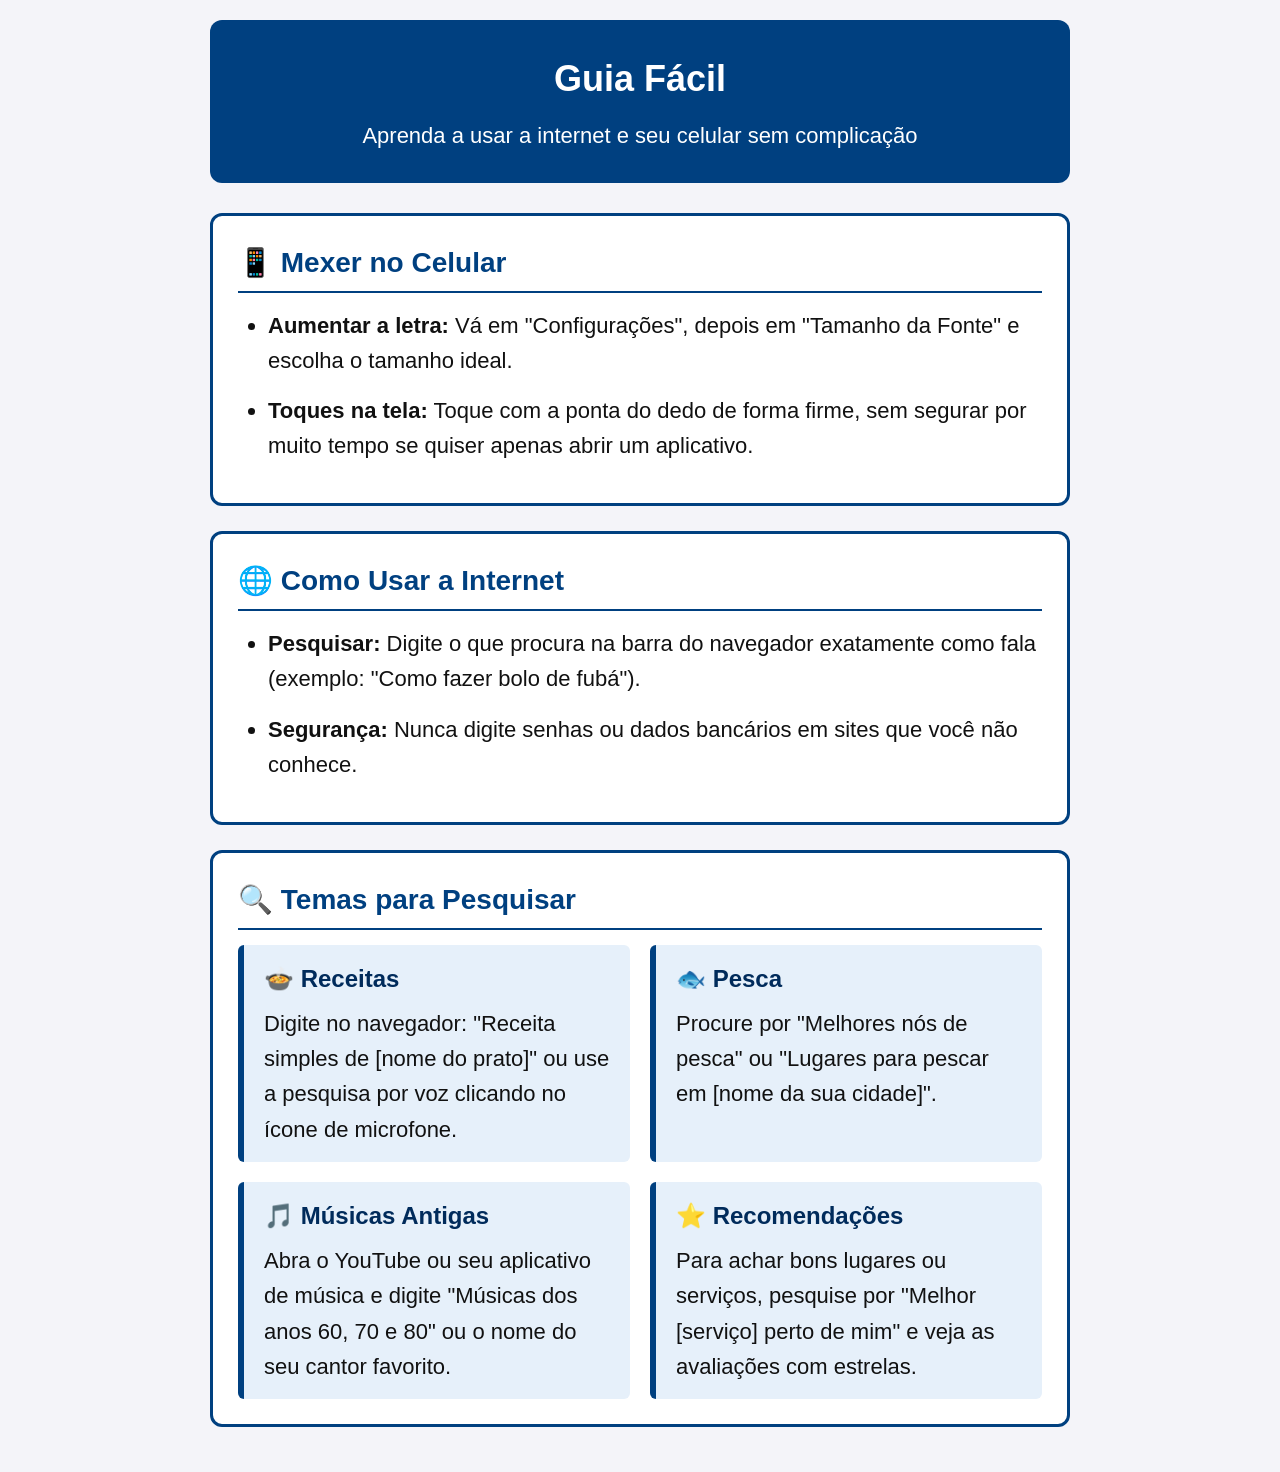
==== index.html @ 347808d8 "Add files via upload" ====
<!DOCTYPE html>
<html lang="pt-BR">
<head>
  <meta charset="UTF-8">
  <meta name="viewport" content="width=device-width, initial-scale=1.0">
  <title>Guia Fácil - Conectando Você</title>
  <link rel="stylesheet" href="style.css">
</head>
<body>

  <header>
    <h1>Guia Fácil</h1>
    <p>Aprenda a usar a internet e seu celular sem complicação</p>
  </header>

  <main>
    <section class="card">
      <h2>📱 Mexer no Celular</h2>
      <ul>
        <li><strong>Aumentar a letra:</strong> Vá em "Configurações", depois em "Tamanho da Fonte" e escolha o tamanho ideal.</li>
        <li><strong>Toques na tela:</strong> Toque com a ponta do dedo de forma firme, sem segurar por muito tempo se quiser apenas abrir um aplicativo.</li>
      </ul>
    </section>

    <section class="card">
      <h2>🌐 Como Usar a Internet</h2>
      <ul>
        <li><strong>Pesquisar:</strong> Digite o que procura na barra do navegador exatamente como fala (exemplo: "Como fazer bolo de fubá").</li>
        <li><strong>Segurança:</strong> Nunca digite senhas ou dados bancários em sites que você não conhece.</li>
      </ul>
    </section>

    <section class="card">
      <h2>🔍 Temas para Pesquisar</h2>
      <div class="dicas-grid">
        <div class="dica-item">
          <h3>🍲 Receitas</h3>
          <p>Digite no navegador: "Receita simples de [nome do prato]" ou use a pesquisa por voz clicando no ícone de microfone.</p>
        </div>
        <div class="dica-item">
          <h3>🐟 Pesca</h3>
          <p>Procure por "Melhores nós de pesca" ou "Lugares para pescar em [nome da sua cidade]".</p>
        </div>
        <div class="dica-item">
          <h3>🎵 Músicas Antigas</h3>
          <p>Abra o YouTube ou seu aplicativo de música e digite "Músicas dos anos 60, 70 e 80" ou o nome do seu cantor favorito.</p>
        </div>
        <div class="dica-item">
          <h3>⭐ Recomendações</h3>
          <p>Para achar bons lugares ou serviços, pesquise por "Melhor [serviço] perto de mim" e veja as avaliações com estrelas.</p>
        </div>
      </div>
    </section>
  </main>

</body>
</html>
---- style.css ----
/* Configurações Globais de Acessibilidade */
* {
  box-sizing: border-box;
  margin: 0;
  padding: 0;
}

body {
  font-family: Arial, Helvetica, sans-serif;
  font-size: 22px; /* Fonte ampliada para facilitar a leitura */
  line-height: 1.6;
  background-color: #F4F4F9;
  color: #111111; /* Alto contraste entre texto e fundo */
  padding: 20px;
}

/* Cabeçalho */
header {
  background-color: #004080; /* Azul escuro de alto contraste */
  color: #FFFFFF;
  text-align: center;
  padding: 30px 20px;
  border-radius: 12px;
  margin-bottom: 30px;
}

header h1 {
  font-size: 36px;
  margin-bottom: 10px;
}

/* Cartões de Conteúdo */
.card {
  background-color: #FFFFFF;
  border: 3px solid #004080; /* Borda espessa para delimitação clara */
  border-radius: 12px;
  padding: 25px;
  margin-bottom: 25px;
}

h2 {
  color: #004080;
  font-size: 28px;
  margin-bottom: 15px;
  border-bottom: 2px solid #004080;
  padding-bottom: 5px;
}

ul {
  list-style-type: disc;
  padding-left: 30px;
}

li {
  margin-bottom: 15px;
}

/* Grade para as Dicas de Pesquisa */
.dicas-grid {
  display: flex;
  flex-direction: column;
  gap: 20px;
  margin-top: 15px;
}

.dica-item {
  background-color: #E6F0FA;
  border-left: 6px solid #004080;
  padding: 15px 20px;
  border-radius: 6px;
}

.dica-item h3 {
  color: #002B5B;
  font-size: 24px;
  margin-bottom: 8px;
}

/* Ajustes para telas maiores */
@media (min-width: 768px) {
  body {
    max-width: 900px;
    margin: 0 auto;
  }
  
  .dicas-grid {
    display: grid;
    grid-template-columns: 1fr 1fr;
  }
}
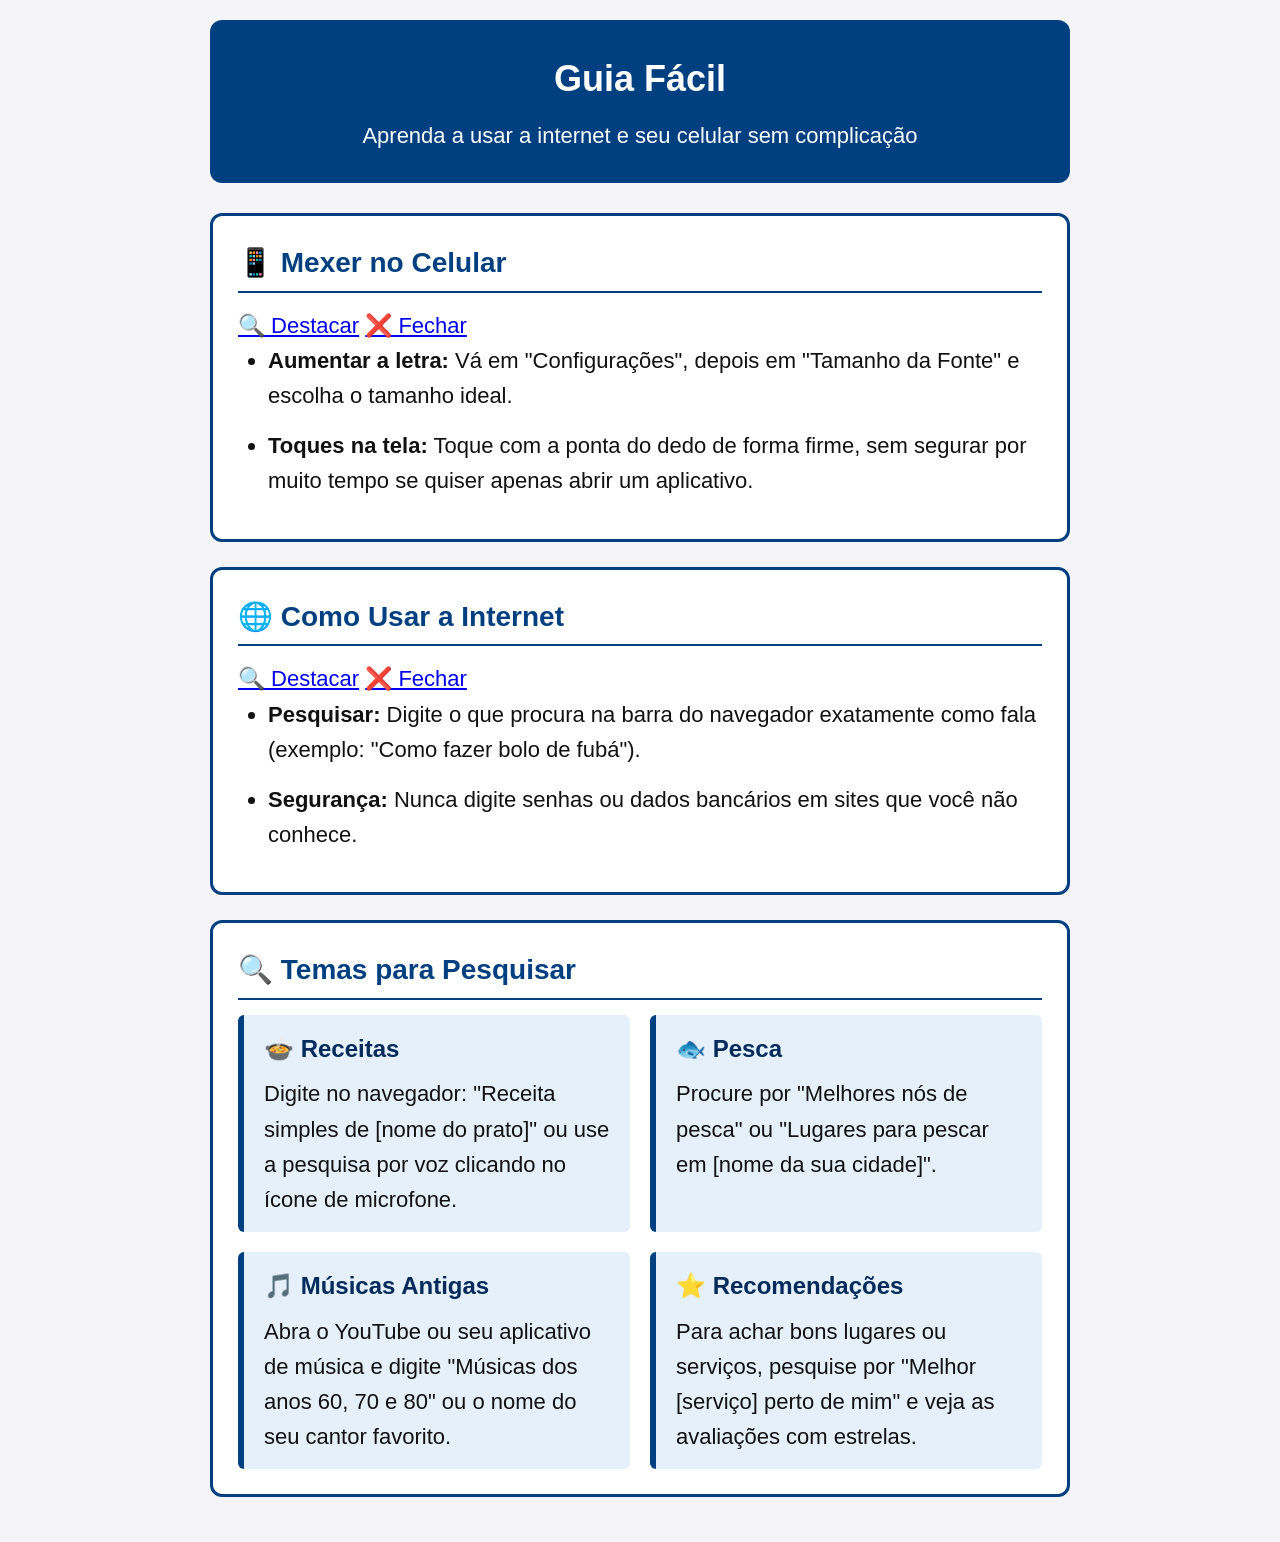
==== commit 76813228: "Update index.html" ====
--- a/index.html
+++ b/index.html
@@ -8,28 +8,50 @@
 </head>
 <body>
 
+  <!-- Backdrop / Fundo escuro quando qualquer modal estiver aberto -->
+  <a href="#" class="modal-backdrop" aria-hidden="true"></a>
+
   <header>
     <h1>Guia Fácil</h1>
     <p>Aprenda a usar a internet e seu celular sem complicação</p>
   </header>
 
   <main>
-    <section class="card">
-      <h2>📱 Mexer no Celular</h2>
-      <ul>
-        <li><strong>Aumentar a letra:</strong> Vá em "Configurações", depois em "Tamanho da Fonte" e escolha o tamanho ideal.</li>
-        <li><strong>Toques na tela:</strong> Toque com a ponta do dedo de forma firme, sem segurar por muito tempo se quiser apenas abrir um aplicativo.</li>
-      </ul>
+    <!-- Card 1 com acionamento do Modal -->
+    <section class="card modal-target" id="card-celular">
+      <div class="card-header">
+        <h2>📱 Mexer no Celular</h2>
+        <!-- Botão para abrir o modal / expandir -->
+        <a href="#card-celular" class="btn-abrir" title="Destacar este card">🔍 Destacar</a>
+        <!-- Botão de fechar visível apenas quando o modal está aberto -->
+        <a href="#" class="btn-fechar" title="Fechar visualização">❌ Fechar</a>
+      </div>
+      
+      <div class="card-conteudo">
+        <ul>
+          <li><strong>Aumentar a letra:</strong> Vá em "Configurações", depois em "Tamanho da Fonte" e escolha o tamanho ideal.</li>
+          <li><strong>Toques na tela:</strong> Toque com a ponta do dedo de forma firme, sem segurar por muito tempo se quiser apenas abrir um aplicativo.</li>
+        </ul>
+      </div>
     </section>
 
-    <section class="card">
-      <h2>🌐 Como Usar a Internet</h2>
-      <ul>
-        <li><strong>Pesquisar:</strong> Digite o que procura na barra do navegador exatamente como fala (exemplo: "Como fazer bolo de fubá").</li>
-        <li><strong>Segurança:</strong> Nunca digite senhas ou dados bancários em sites que você não conhece.</li>
-      </ul>
+    <!-- Card 2 com acionamento do Modal -->
+    <section class="card modal-target" id="card-internet">
+      <div class="card-header">
+        <h2>🌐 Como Usar a Internet</h2>
+        <a href="#card-internet" class="btn-abrir" title="Destacar este card">🔍 Destacar</a>
+        <a href="#" class="btn-fechar" title="Fechar visualização">❌ Fechar</a>
+      </div>
+
+      <div class="card-conteudo">
+        <ul>
+          <li><strong>Pesquisar:</strong> Digite o que procura na barra do navegador exatamente como fala (exemplo: "Como fazer bolo de fubá").</li>
+          <li><strong>Segurança:</strong> Nunca digite senhas ou dados bancários em sites que você não conhece.</li>
+        </ul>
+      </div>
     </section>
 
+    <!-- Card 3 -->
     <section class="card">
       <h2>🔍 Temas para Pesquisar</h2>
       <div class="dicas-grid">
@@ -54,4 +76,4 @@
   </main>
 
 </body>
-</html>+</html>
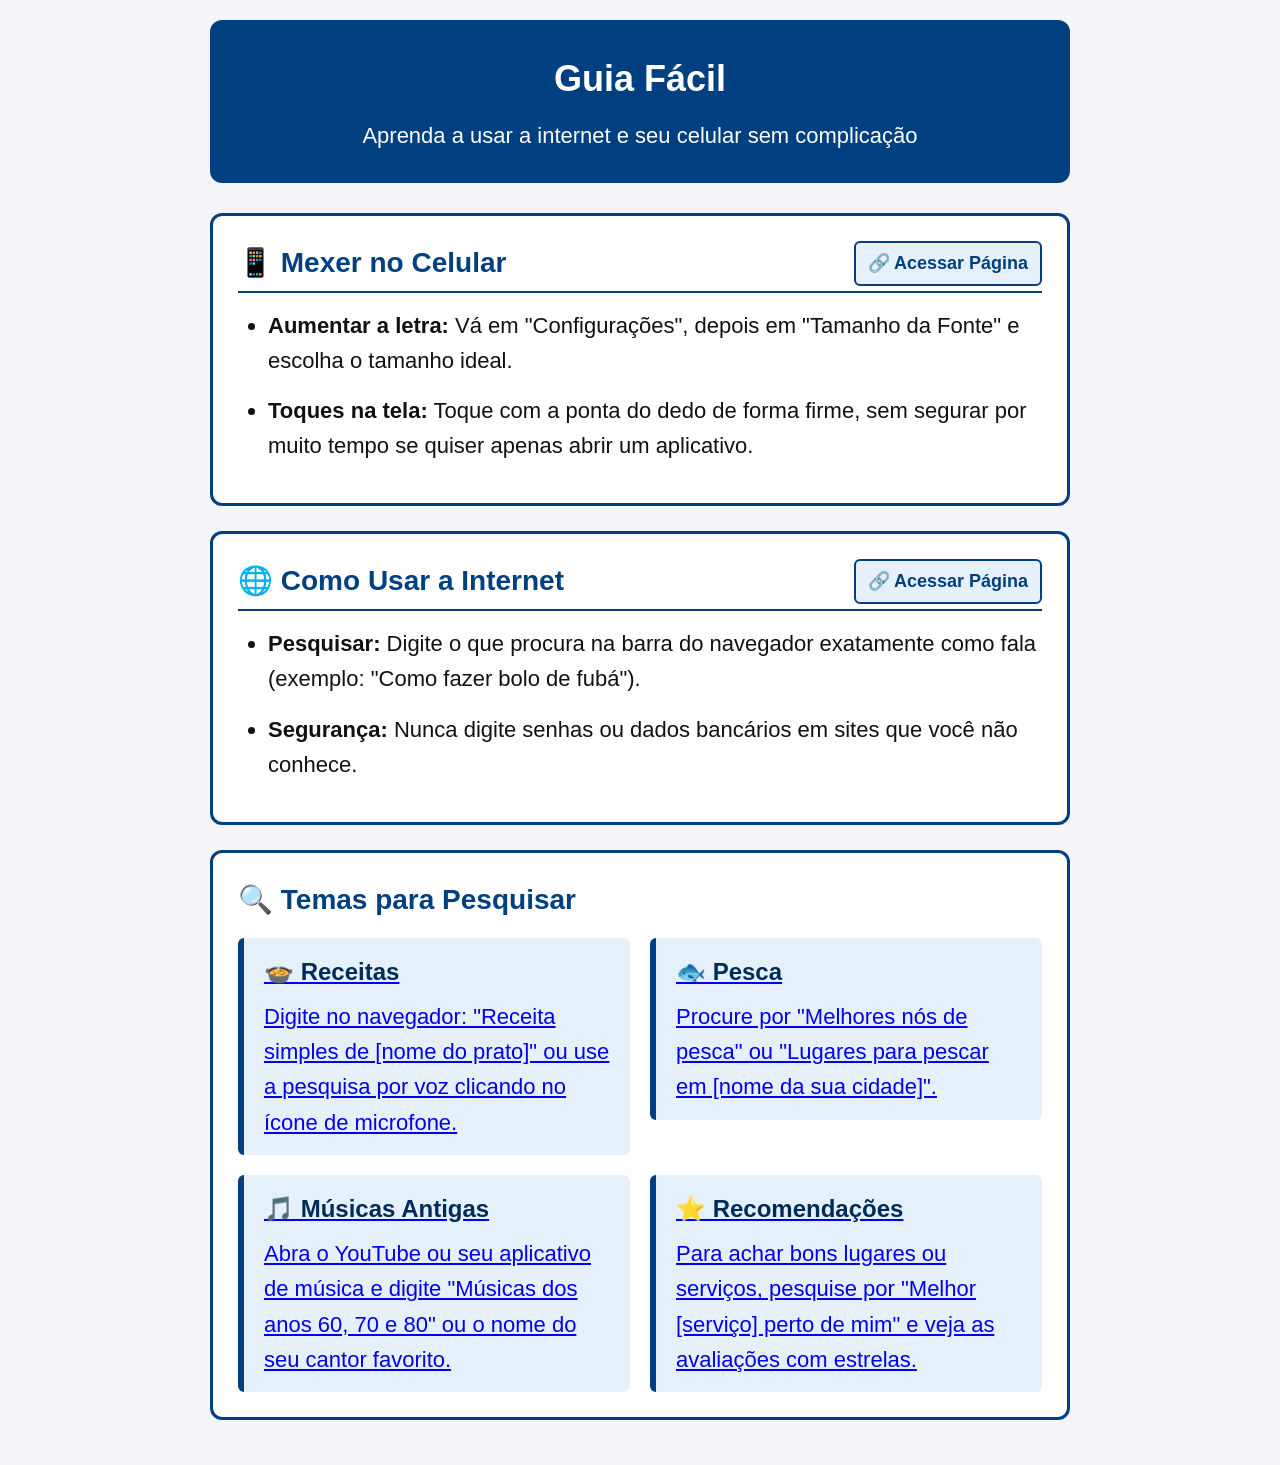
==== commit 59345ee8: "Update index.html" ====
--- a/index.html
+++ b/index.html
@@ -8,23 +8,17 @@
 </head>
 <body>
 
-  <!-- Backdrop / Fundo escuro quando qualquer modal estiver aberto -->
-  <a href="#" class="modal-backdrop" aria-hidden="true"></a>
-
   <header>
     <h1>Guia Fácil</h1>
     <p>Aprenda a usar a internet e seu celular sem complicação</p>
   </header>
 
   <main>
-    <!-- Card 1 com acionamento do Modal -->
-    <section class="card modal-target" id="card-celular">
+    <!-- Card 1 -->
+    <section class="card" id="card-celular">
       <div class="card-header">
         <h2>📱 Mexer no Celular</h2>
-        <!-- Botão para abrir o modal / expandir -->
-        <a href="#card-celular" class="btn-abrir" title="Destacar este card">🔍 Destacar</a>
-        <!-- Botão de fechar visível apenas quando o modal está aberto -->
-        <a href="#" class="btn-fechar" title="Fechar visualização">❌ Fechar</a>
+        <a href="mexer-no-celular.html" class="btn-abrir" title="Acessar página de Mexer no Celular">🔗 Acessar Página</a>
       </div>
       
       <div class="card-conteudo">
@@ -35,12 +29,11 @@
       </div>
     </section>
 
-    <!-- Card 2 com acionamento do Modal -->
-    <section class="card modal-target" id="card-internet">
+    <!-- Card 2 -->
+    <section class="card" id="card-internet">
       <div class="card-header">
         <h2>🌐 Como Usar a Internet</h2>
-        <a href="#card-internet" class="btn-abrir" title="Destacar este card">🔍 Destacar</a>
-        <a href="#" class="btn-fechar" title="Fechar visualização">❌ Fechar</a>
+        <a href="como-usar-internet.html" class="btn-abrir" title="Acessar página de Como Usar a Internet">🔗 Acessar Página</a>
       </div>
 
       <div class="card-conteudo">
@@ -55,22 +48,30 @@
     <section class="card">
       <h2>🔍 Temas para Pesquisar</h2>
       <div class="dicas-grid">
-        <div class="dica-item">
-          <h3>🍲 Receitas</h3>
-          <p>Digite no navegador: "Receita simples de [nome do prato]" ou use a pesquisa por voz clicando no ícone de microfone.</p>
-        </div>
-        <div class="dica-item">
-          <h3>🐟 Pesca</h3>
-          <p>Procure por "Melhores nós de pesca" ou "Lugares para pescar em [nome da sua cidade]".</p>
-        </div>
-        <div class="dica-item">
-          <h3>🎵 Músicas Antigas</h3>
-          <p>Abra o YouTube ou seu aplicativo de música e digite "Músicas dos anos 60, 70 e 80" ou o nome do seu cantor favorito.</p>
-        </div>
-        <div class="dica-item">
-          <h3>⭐ Recomendações</h3>
-          <p>Para achar bons lugares ou serviços, pesquise por "Melhor [serviço] perto de mim" e veja as avaliações com estrelas.</p>
-        </div>
+        <a href="receitas.html" class="dica-item-link">
+          <div class="dica-item">
+            <h3>🍲 Receitas</h3>
+            <p>Digite no navegador: "Receita simples de [nome do prato]" ou use a pesquisa por voz clicando no ícone de microfone.</p>
+          </div>
+        </a>
+        <a href="pesca.html" class="dica-item-link">
+          <div class="dica-item">
+            <h3>🐟 Pesca</h3>
+            <p>Procure por "Melhores nós de pesca" ou "Lugares para pescar em [nome da sua cidade]".</p>
+          </div>
+        </a>
+        <a href="musicas-antigas.html" class="dica-item-link">
+          <div class="dica-item">
+            <h3>🎵 Músicas Antigas</h3>
+            <p>Abra o YouTube ou seu aplicativo de música e digite "Músicas dos anos 60, 70 e 80" ou o nome do seu cantor favorito.</p>
+          </div>
+        </a>
+        <a href="recomendacoes.html" class="dica-item-link">
+          <div class="dica-item">
+            <h3>⭐ Recomendações</h3>
+            <p>Para achar bons lugares ou serviços, pesquise por "Melhor [serviço] perto de mim" e veja as avaliações com estrelas.</p>
+          </div>
+        </a>
       </div>
     </section>
   </main>
--- a/style.css
+++ b/style.css
@@ -36,14 +36,49 @@
   border-radius: 12px;
   padding: 25px;
   margin-bottom: 25px;
+  transition: transform 0.3s ease, box-shadow 0.3s ease;
+}
+
+.card-header {
+  display: flex;
+  justify-content: space-between;
+  align-items: center;
+  margin-bottom: 15px;
+  border-bottom: 2px solid #004080;
+  padding-bottom: 5px;
 }
 
 h2 {
   color: #004080;
   font-size: 28px;
-  margin-bottom: 15px;
-  border-bottom: 2px solid #004080;
-  padding-bottom: 5px;
+  margin: 0;
+}
+
+/* Botões de Ação dos Cards */
+.btn-abrir, .btn-fechar {
+  font-size: 18px;
+  text-decoration: none;
+  font-weight: bold;
+  padding: 6px 12px;
+  border-radius: 6px;
+  display: inline-block;
+}
+
+.btn-abrir {
+  background-color: #E6F0FA;
+  color: #004080;
+  border: 2px solid #004080;
+}
+
+.btn-abrir:hover {
+  background-color: #004080;
+  color: #FFFFFF;
+}
+
+.btn-fechar {
+  display: none; /* Escondido por padrão */
+  background-color: #d9534f;
+  color: white;
 }
 
 ul {
@@ -76,6 +111,64 @@
   margin-bottom: 8px;
 }
 
+/* -------------------------------------------------------------
+   ESTILOS DO MODAL E SOBREPOSIÇÃO (CSS PURO)
+------------------------------------------------------------- */
+
+/* Fundo escuro cobrindo a tela inteira */
+.modal-backdrop {
+  display: none;
+  position: fixed;
+  top: 0;
+  left: 0;
+  width: 100vw;
+  height: 100vh;
+  background-color: rgba(0, 0, 0, 0.7); /* Efeito escurecido */
+  backdrop-filter: blur(3px); /* Leve desfoque no fundo */
+  z-index: 998;
+}
+
+/* Quando qualquer card for ativado via URL (#card-id) */
+.card.modal-target:target {
+  position: fixed;
+  top: 50%;
+  left: 50%;
+  transform: translate(-50%, -50%);
+  width: 90%;
+  max-width: 700px;
+  max-height: 85vh;
+  overflow-y: auto;
+  z-index: 999; /* Fica acima da camada escura */
+  box-shadow: 0 10px 30px rgba(0, 0, 0, 0.5);
+  animation: popup 0.3s ease-out forwards;
+}
+
+/* Ativa o fundo escuro quando houver um target ativo */
+body:has(.modal-target:target) .modal-backdrop {
+  display: block;
+}
+
+/* Alterna a visibilidade dos botões quando aberto em modo modal */
+.card.modal-target:target .btn-abrir {
+  display: none;
+}
+
+.card.modal-target:target .btn-fechar {
+  display: inline-block;
+}
+
+/* Animação suave ao abrir o modal */
+@keyframes popup {
+  from {
+    opacity: 0;
+    transform: translate(-50%, -45%);
+  }
+  to {
+    opacity: 1;
+    transform: translate(-50%, -50%);
+  }
+}
+
 /* Ajustes para telas maiores */
 @media (min-width: 768px) {
   body {
@@ -87,4 +180,4 @@
     display: grid;
     grid-template-columns: 1fr 1fr;
   }
-}+}
